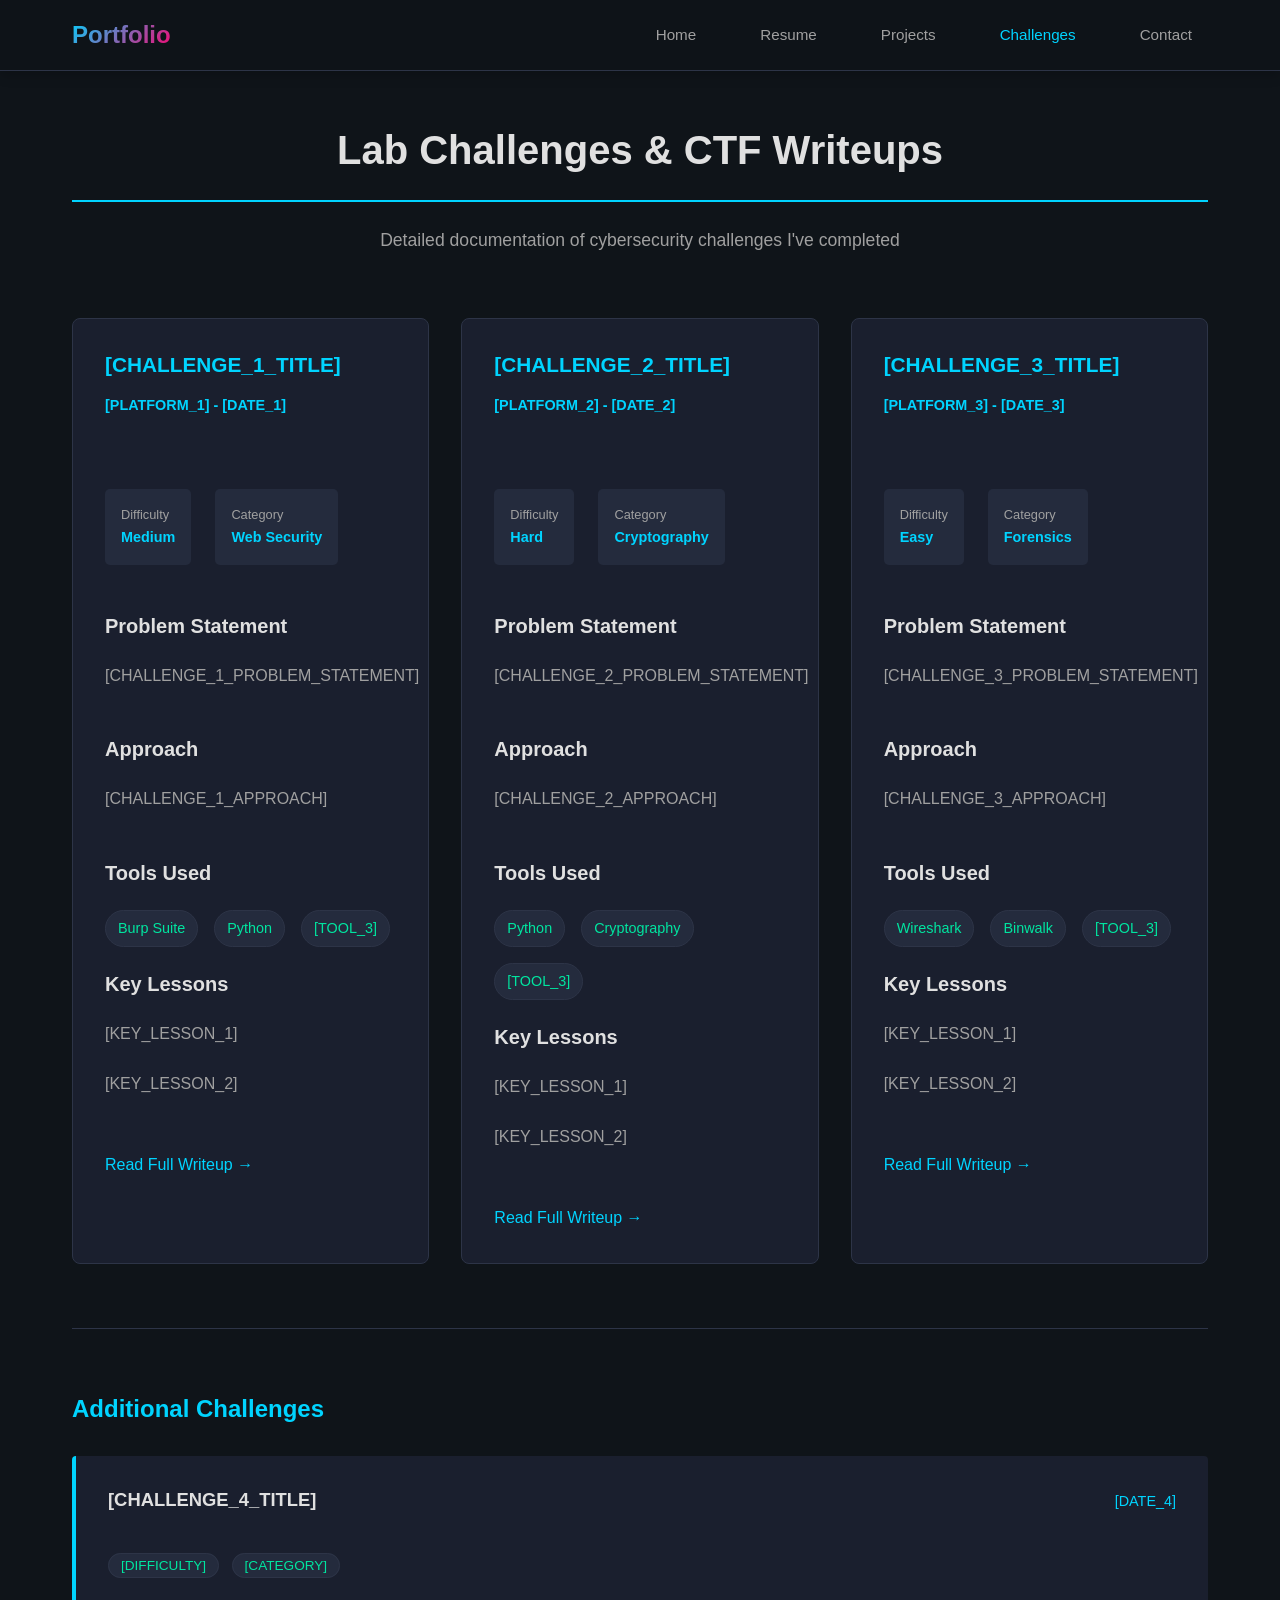
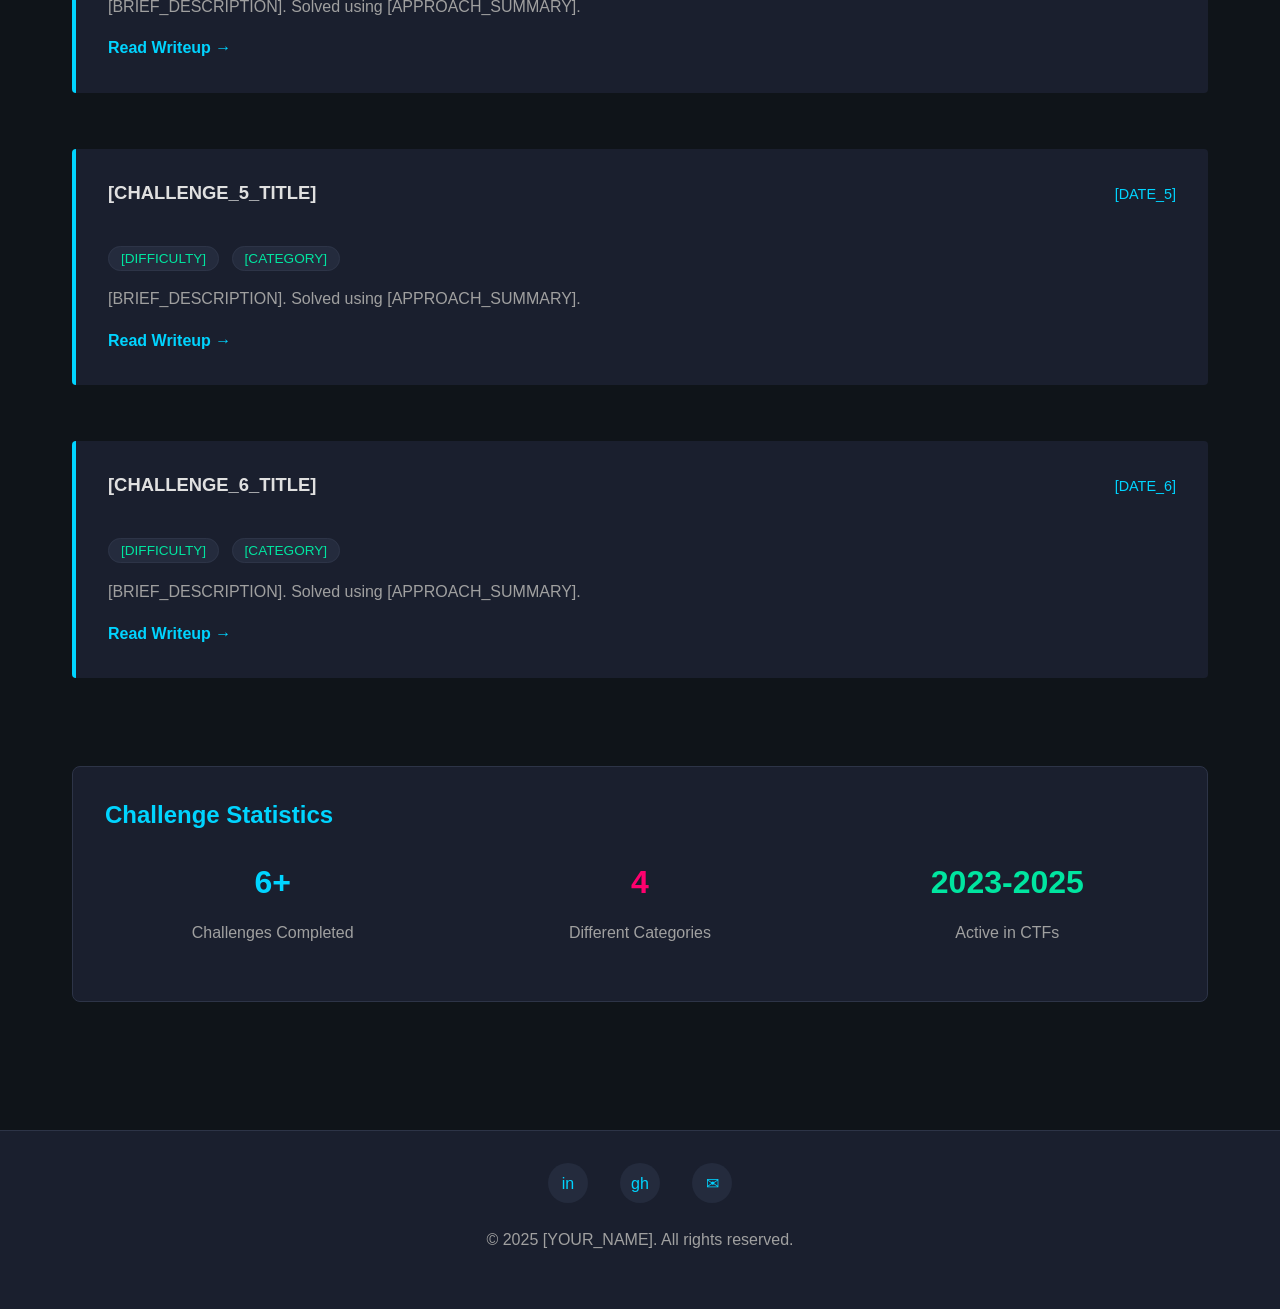
==== challenges.html @ 0b69d69b "Create professional portfolio website Initialize complete portfolio site with: - Home page with hero" ====
<!DOCTYPE html>
<html lang="en">
<head>
  <meta charset="UTF-8">
  <meta name="viewport" content="width=device-width, initial-scale=1.0">
  <meta name="description" content="[YOUR_NAME] - Lab Challenges & CTF Writeups">
  <title>[YOUR_NAME] - Challenges</title>
  <link rel="stylesheet" href="css/style.css">
</head>
<body>
  <!-- Navigation -->
  <nav>
    <div class="nav-container">
      <div class="logo">Portfolio</div>
      <ul class="nav-links">
        <li><a href="index.html">Home</a></li>
        <li><a href="resume.html">Resume</a></li>
        <li><a href="projects.html">Projects</a></li>
        <li><a href="challenges.html">Challenges</a></li>
        <li><a href="contact.html">Contact</a></li>
      </ul>
      <div class="hamburger">
        <span></span>
        <span></span>
        <span></span>
      </div>
    </div>
  </nav>

  <!-- Challenges Section -->
  <section id="challenges">
    <div class="container">
      <div class="section-header">
        <h2>Lab Challenges & CTF Writeups</h2>
        <p>Detailed documentation of cybersecurity challenges I've completed</p>
      </div>

      <div class="grid grid-3">
        <!-- Challenge 1 -->
        <div class="card challenge-card">
          <div class="card-header">
            <h3 class="card-title">[CHALLENGE_1_TITLE]</h3>
            <p class="card-subtitle">[PLATFORM_1] - [DATE_1]</p>
          </div>

          <div class="challenge-stats">
            <div class="challenge-stat">
              <div class="challenge-stat-label">Difficulty</div>
              <div class="challenge-stat-value">Medium</div>
            </div>
            <div class="challenge-stat">
              <div class="challenge-stat-label">Category</div>
              <div class="challenge-stat-value">Web Security</div>
            </div>
          </div>

          <h4 style="margin-top: var(--spacing-md);">Problem Statement</h4>
          <p>[CHALLENGE_1_PROBLEM_STATEMENT]</p>

          <h4 style="margin-top: var(--spacing-md);">Approach</h4>
          <p>[CHALLENGE_1_APPROACH]</p>

          <h4 style="margin-top: var(--spacing-md);">Tools Used</h4>
          <div class="skill-list">
            <span class="skill-badge">Burp Suite</span>
            <span class="skill-badge">Python</span>
            <span class="skill-badge">[TOOL_3]</span>
          </div>

          <h4 style="margin-top: var(--spacing-md);">Key Lessons</h4>
          <p>[KEY_LESSON_1]</p>
          <p>[KEY_LESSON_2]</p>

          <a href="#" style="margin-top: var(--spacing-lg); display: inline-block;">Read Full Writeup →</a>
        </div>

        <!-- Challenge 2 -->
        <div class="card challenge-card">
          <div class="card-header">
            <h3 class="card-title">[CHALLENGE_2_TITLE]</h3>
            <p class="card-subtitle">[PLATFORM_2] - [DATE_2]</p>
          </div>

          <div class="challenge-stats">
            <div class="challenge-stat">
              <div class="challenge-stat-label">Difficulty</div>
              <div class="challenge-stat-value">Hard</div>
            </div>
            <div class="challenge-stat">
              <div class="challenge-stat-label">Category</div>
              <div class="challenge-stat-value">Cryptography</div>
            </div>
          </div>

          <h4 style="margin-top: var(--spacing-md);">Problem Statement</h4>
          <p>[CHALLENGE_2_PROBLEM_STATEMENT]</p>

          <h4 style="margin-top: var(--spacing-md);">Approach</h4>
          <p>[CHALLENGE_2_APPROACH]</p>

          <h4 style="margin-top: var(--spacing-md);">Tools Used</h4>
          <div class="skill-list">
            <span class="skill-badge">Python</span>
            <span class="skill-badge">Cryptography</span>
            <span class="skill-badge">[TOOL_3]</span>
          </div>

          <h4 style="margin-top: var(--spacing-md);">Key Lessons</h4>
          <p>[KEY_LESSON_1]</p>
          <p>[KEY_LESSON_2]</p>

          <a href="#" style="margin-top: var(--spacing-lg); display: inline-block;">Read Full Writeup →</a>
        </div>

        <!-- Challenge 3 -->
        <div class="card challenge-card">
          <div class="card-header">
            <h3 class="card-title">[CHALLENGE_3_TITLE]</h3>
            <p class="card-subtitle">[PLATFORM_3] - [DATE_3]</p>
          </div>

          <div class="challenge-stats">
            <div class="challenge-stat">
              <div class="challenge-stat-label">Difficulty</div>
              <div class="challenge-stat-value">Easy</div>
            </div>
            <div class="challenge-stat">
              <div class="challenge-stat-label">Category</div>
              <div class="challenge-stat-value">Forensics</div>
            </div>
          </div>

          <h4 style="margin-top: var(--spacing-md);">Problem Statement</h4>
          <p>[CHALLENGE_3_PROBLEM_STATEMENT]</p>

          <h4 style="margin-top: var(--spacing-md);">Approach</h4>
          <p>[CHALLENGE_3_APPROACH]</p>

          <h4 style="margin-top: var(--spacing-md);">Tools Used</h4>
          <div class="skill-list">
            <span class="skill-badge">Wireshark</span>
            <span class="skill-badge">Binwalk</span>
            <span class="skill-badge">[TOOL_3]</span>
          </div>

          <h4 style="margin-top: var(--spacing-md);">Key Lessons</h4>
          <p>[KEY_LESSON_1]</p>
          <p>[KEY_LESSON_2]</p>

          <a href="#" style="margin-top: var(--spacing-lg); display: inline-block;">Read Full Writeup →</a>
        </div>
      </div>

      <!-- Additional Challenges -->
      <div style="margin-top: var(--spacing-2xl); padding-top: var(--spacing-2xl); border-top: 1px solid var(--border-color);">
        <h3 style="margin-bottom: var(--spacing-lg);">Additional Challenges</h3>

        <div style="display: grid; gap: var(--spacing-lg);">
          <div class="resume-entry">
            <div class="resume-entry-header">
              <h4 class="resume-entry-title">[CHALLENGE_4_TITLE]</h4>
              <span class="resume-entry-date">[DATE_4]</span>
            </div>
            <div class="resume-entry-subtitle">
              <span class="tag difficulty-[DIFFICULTY]">[DIFFICULTY]</span>
              <span class="tag" style="margin-left: var(--spacing-xs);">[CATEGORY]</span>
            </div>
            <p class="resume-entry-description">
              [BRIEF_DESCRIPTION]. Solved using [APPROACH_SUMMARY].
            </p>
            <a href="#" style="color: var(--accent-primary); font-weight: 600;">Read Writeup →</a>
          </div>

          <div class="resume-entry">
            <div class="resume-entry-header">
              <h4 class="resume-entry-title">[CHALLENGE_5_TITLE]</h4>
              <span class="resume-entry-date">[DATE_5]</span>
            </div>
            <div class="resume-entry-subtitle">
              <span class="tag difficulty-[DIFFICULTY]">[DIFFICULTY]</span>
              <span class="tag" style="margin-left: var(--spacing-xs);">[CATEGORY]</span>
            </div>
            <p class="resume-entry-description">
              [BRIEF_DESCRIPTION]. Solved using [APPROACH_SUMMARY].
            </p>
            <a href="#" style="color: var(--accent-primary); font-weight: 600;">Read Writeup →</a>
          </div>

          <div class="resume-entry">
            <div class="resume-entry-header">
              <h4 class="resume-entry-title">[CHALLENGE_6_TITLE]</h4>
              <span class="resume-entry-date">[DATE_6]</span>
            </div>
            <div class="resume-entry-subtitle">
              <span class="tag difficulty-[DIFFICULTY]">[DIFFICULTY]</span>
              <span class="tag" style="margin-left: var(--spacing-xs);">[CATEGORY]</span>
            </div>
            <p class="resume-entry-description">
              [BRIEF_DESCRIPTION]. Solved using [APPROACH_SUMMARY].
            </p>
            <a href="#" style="color: var(--accent-primary); font-weight: 600;">Read Writeup →</a>
          </div>
        </div>
      </div>

      <!-- Challenge Statistics -->
      <div style="margin-top: var(--spacing-2xl); padding: var(--spacing-lg); background-color: var(--bg-secondary); border-radius: 8px; border: 1px solid var(--border-color);">
        <h3 style="margin-bottom: var(--spacing-lg); border: none; padding: 0;">Challenge Statistics</h3>
        <div class="grid grid-3">
          <div style="text-align: center;">
            <h4 style="color: var(--accent-primary); font-size: 2rem; margin-bottom: var(--spacing-sm);">6+</h4>
            <p>Challenges Completed</p>
          </div>
          <div style="text-align: center;">
            <h4 style="color: var(--accent-secondary); font-size: 2rem; margin-bottom: var(--spacing-sm);">4</h4>
            <p>Different Categories</p>
          </div>
          <div style="text-align: center;">
            <h4 style="color: var(--accent-tertiary); font-size: 2rem; margin-bottom: var(--spacing-sm);">2023-2025</h4>
            <p>Active in CTFs</p>
          </div>
        </div>
      </div>
    </div>
  </section>

  <!-- Footer -->
  <footer>
    <div class="footer-content">
      <div class="social-links">
        <a href="https://linkedin.com/in/[YOUR_USERNAME]" class="social-link" title="LinkedIn" target="_blank">in</a>
        <a href="https://github.com/[YOUR_USERNAME]" class="social-link" title="GitHub" target="_blank">gh</a>
        <a href="mailto:[YOUR_EMAIL]" class="social-link" title="Email">✉</a>
      </div>
      <p>&copy; 2025 [YOUR_NAME]. All rights reserved.</p>
    </div>
  </footer>

  <!-- Scroll to Top Button -->
  <button id="scrollToTopBtn" class="scroll-to-top">↑</button>

  <!-- Scripts -->
  <script src="js/script.js"></script>
</body>
</html>
---- css/style.css ----
/* ============================================
   PROFESSIONAL PORTFOLIO - DARK MODE THEME
   ============================================ */

/* CSS Variables for Easy Customization */
:root {
  --bg-primary: #0f1419;
  --bg-secondary: #1a1f2e;
  --bg-tertiary: #242b3d;
  --text-primary: #e0e0e0;
  --text-secondary: #a0a0a0;
  --accent-primary: #00d4ff;
  --accent-secondary: #ff006e;
  --accent-tertiary: #00e5a0;
  --border-color: #2d3447;
  --shadow: 0 10px 30px rgba(0, 0, 0, 0.3);
  --shadow-sm: 0 4px 12px rgba(0, 0, 0, 0.2);
  --transition: all 0.3s ease;

  /* Typography */
  --font-primary: 'Segoe UI', Tahoma, Geneva, Verdana, sans-serif;
  --font-code: 'Courier New', Courier, monospace;

  /* Spacing */
  --spacing-xs: 0.5rem;
  --spacing-sm: 1rem;
  --spacing-md: 1.5rem;
  --spacing-lg: 2rem;
  --spacing-xl: 3rem;
  --spacing-2xl: 4rem;
}

/* ============================================
   RESET & BASE STYLES
   ============================================ */

* {
  margin: 0;
  padding: 0;
  box-sizing: border-box;
}

html {
  scroll-behavior: smooth;
}

body {
  font-family: var(--font-primary);
  background-color: var(--bg-primary);
  color: var(--text-primary);
  line-height: 1.6;
  overflow-x: hidden;
}

/* ============================================
   TYPOGRAPHY
   ============================================ */

h1, h2, h3, h4, h5, h6 {
  font-weight: 700;
  margin-bottom: var(--spacing-md);
  color: var(--text-primary);
  line-height: 1.3;
}

h1 {
  font-size: clamp(2rem, 5vw, 3.5rem);
  text-shadow: 0 4px 20px rgba(0, 212, 255, 0.2);
}

h2 {
  font-size: clamp(1.75rem, 4vw, 2.5rem);
  border-bottom: 2px solid var(--accent-primary);
  padding-bottom: var(--spacing-md);
  margin-bottom: var(--spacing-lg);
}

h3 {
  font-size: 1.5rem;
  color: var(--accent-primary);
}

h4 {
  font-size: 1.25rem;
  color: var(--text-primary);
}

p {
  margin-bottom: var(--spacing-md);
  color: var(--text-secondary);
  font-size: 1rem;
}

a {
  color: var(--accent-primary);
  text-decoration: none;
  transition: var(--transition);
  font-weight: 500;
}

a:hover {
  color: var(--accent-secondary);
  transform: translateY(-2px);
}

code {
  background-color: var(--bg-tertiary);
  padding: 2px 6px;
  border-radius: 4px;
  font-family: var(--font-code);
  font-size: 0.9em;
  color: var(--accent-tertiary);
}

/* ============================================
   NAVIGATION
   ============================================ */

nav {
  position: fixed;
  top: 0;
  left: 0;
  width: 100%;
  background-color: rgba(15, 20, 25, 0.95);
  backdrop-filter: blur(10px);
  box-shadow: var(--shadow-sm);
  z-index: 1000;
  border-bottom: 1px solid var(--border-color);
}

.nav-container {
  max-width: 1200px;
  margin: 0 auto;
  padding: var(--spacing-sm) var(--spacing-lg);
  display: flex;
  justify-content: space-between;
  align-items: center;
}

.logo {
  font-size: 1.5rem;
  font-weight: 700;
  background: linear-gradient(135deg, var(--accent-primary), var(--accent-secondary));
  -webkit-background-clip: text;
  -webkit-text-fill-color: transparent;
  background-clip: text;
}

.nav-links {
  display: flex;
  gap: var(--spacing-lg);
  list-style: none;
  align-items: center;
}

.nav-links a {
  color: var(--text-secondary);
  font-size: 0.95rem;
  padding: var(--spacing-xs) var(--spacing-sm);
  transition: var(--transition);
  position: relative;
}

.nav-links a:hover {
  color: var(--accent-primary);
}

.nav-links a::after {
  content: '';
  position: absolute;
  bottom: -4px;
  left: 0;
  width: 0;
  height: 2px;
  background-color: var(--accent-primary);
  transition: var(--transition);
}

.nav-links a:hover::after {
  width: 100%;
}

.hamburger {
  display: none;
  flex-direction: column;
  cursor: pointer;
  gap: 6px;
}

.hamburger span {
  width: 25px;
  height: 3px;
  background-color: var(--accent-primary);
  border-radius: 3px;
  transition: var(--transition);
}

.hamburger.active span:nth-child(1) {
  transform: rotate(45deg) translate(10px, 10px);
}

.hamburger.active span:nth-child(2) {
  opacity: 0;
}

.hamburger.active span:nth-child(3) {
  transform: rotate(-45deg) translate(7px, -7px);
}

/* ============================================
   CONTAINERS & LAYOUT
   ============================================ */

.container {
  max-width: 1200px;
  margin: 0 auto;
  padding: 0 var(--spacing-lg);
}

section {
  padding: var(--spacing-2xl) var(--spacing-lg);
  margin-top: 60px;
}

.section-header {
  text-align: center;
  margin-bottom: var(--spacing-2xl);
}

.section-header h2 {
  margin-bottom: var(--spacing-md);
}

.section-header p {
  font-size: 1.1rem;
  color: var(--text-secondary);
  max-width: 600px;
  margin: 0 auto;
}

/* ============================================
   HERO SECTION
   ============================================ */

.hero {
  min-height: calc(100vh - 60px);
  display: flex;
  align-items: center;
  justify-content: center;
  text-align: center;
  padding-top: 60px;
  position: relative;
  overflow: hidden;
}

.hero::before {
  content: '';
  position: absolute;
  top: -50%;
  right: -50%;
  width: 100%;
  height: 100%;
  background: radial-gradient(circle, rgba(0, 212, 255, 0.1) 0%, transparent 70%);
  animation: float 20s ease-in-out infinite;
  z-index: 0;
}

.hero-content {
  position: relative;
  z-index: 1;
  max-width: 800px;
  animation: slideInUp 1s ease;
}

.profile-image {
  width: 150px;
  height: 150px;
  border-radius: 50%;
  border: 3px solid var(--accent-primary);
  margin: 0 auto var(--spacing-lg);
  object-fit: cover;
  box-shadow: 0 0 30px rgba(0, 212, 255, 0.3);
  animation: float 3s ease-in-out infinite;
}

.hero h1 {
  margin: var(--spacing-lg) 0;
}

.tagline {
  font-size: 1.3rem;
  color: var(--accent-primary);
  margin-bottom: var(--spacing-lg);
  font-weight: 300;
}

.cta-buttons {
  display: flex;
  gap: var(--spacing-md);
  justify-content: center;
  flex-wrap: wrap;
  margin-top: var(--spacing-xl);
}

.btn {
  padding: 12px 30px;
  border-radius: 5px;
  font-size: 1rem;
  font-weight: 600;
  cursor: pointer;
  transition: var(--transition);
  border: none;
  text-decoration: none;
  display: inline-block;
}

.btn-primary {
  background: linear-gradient(135deg, var(--accent-primary), var(--accent-secondary));
  color: var(--bg-primary);
  box-shadow: var(--shadow-sm);
}

.btn-primary:hover {
  transform: translateY(-3px);
  box-shadow: 0 15px 25px rgba(0, 212, 255, 0.3);
}

.btn-secondary {
  background-color: transparent;
  color: var(--accent-primary);
  border: 2px solid var(--accent-primary);
}

.btn-secondary:hover {
  background-color: var(--accent-primary);
  color: var(--bg-primary);
}

/* ============================================
   CARDS & GRIDS
   ============================================ */

.grid {
  display: grid;
  gap: var(--spacing-lg);
  margin-top: var(--spacing-lg);
}

.grid-2 {
  grid-template-columns: repeat(auto-fit, minmax(300px, 1fr));
}

.grid-3 {
  grid-template-columns: repeat(auto-fit, minmax(300px, 1fr));
}

.card {
  background-color: var(--bg-secondary);
  border: 1px solid var(--border-color);
  border-radius: 8px;
  padding: var(--spacing-lg);
  transition: var(--transition);
  display: flex;
  flex-direction: column;
}

.card:hover {
  border-color: var(--accent-primary);
  box-shadow: var(--shadow);
  transform: translateY(-5px);
}

.card-header {
  margin-bottom: var(--spacing-md);
}

.card-title {
  font-size: 1.3rem;
  margin-bottom: var(--spacing-sm);
}

.card-subtitle {
  color: var(--accent-primary);
  font-size: 0.9rem;
  font-weight: 600;
}

.card-image {
  width: 100%;
  height: 200px;
  object-fit: cover;
  border-radius: 5px;
  margin-bottom: var(--spacing-md);
}

.card-body {
  flex-grow: 1;
  margin-bottom: var(--spacing-md);
}

.card-footer {
  display: flex;
  gap: var(--spacing-sm);
  flex-wrap: wrap;
}

.tag {
  background-color: var(--bg-tertiary);
  color: var(--accent-tertiary);
  padding: 4px 12px;
  border-radius: 20px;
  font-size: 0.85rem;
  font-weight: 500;
  border: 1px solid var(--border-color);
}

.tag.difficulty-easy {
  color: var(--accent-tertiary);
  border-color: var(--accent-tertiary);
}

.tag.difficulty-medium {
  color: #ffa500;
  border-color: #ffa500;
}

.tag.difficulty-hard {
  color: var(--accent-secondary);
  border-color: var(--accent-secondary);
}

/* ============================================
   RESUME SECTION
   ============================================ */

.resume-container {
  max-width: 900px;
  margin: 0 auto;
}

.resume-section {
  margin-bottom: var(--spacing-2xl);
}

.resume-section h3 {
  margin-top: var(--spacing-lg);
  margin-bottom: var(--spacing-md);
}

.resume-entry {
  background-color: var(--bg-secondary);
  border-left: 4px solid var(--accent-primary);
  padding: var(--spacing-lg);
  margin-bottom: var(--spacing-md);
  border-radius: 4px;
}

.resume-entry-header {
  display: flex;
  justify-content: space-between;
  align-items: baseline;
  margin-bottom: var(--spacing-sm);
}

.resume-entry-title {
  font-size: 1.15rem;
  font-weight: 600;
  color: var(--text-primary);
}

.resume-entry-date {
  color: var(--accent-primary);
  font-size: 0.9rem;
  font-weight: 500;
}

.resume-entry-subtitle {
  color: var(--accent-tertiary);
  font-weight: 500;
  margin-bottom: var(--spacing-sm);
}

.resume-entry-description {
  color: var(--text-secondary);
  margin-bottom: var(--spacing-sm);
}

.skills-grid {
  display: grid;
  grid-template-columns: repeat(auto-fit, minmax(200px, 1fr));
  gap: var(--spacing-lg);
}

.skill-category h4 {
  margin-bottom: var(--spacing-md);
  color: var(--accent-primary);
}

.skill-list {
  display: flex;
  flex-wrap: wrap;
  gap: var(--spacing-sm);
}

.skill-badge {
  background-color: var(--bg-tertiary);
  color: var(--accent-tertiary);
  padding: 6px 12px;
  border-radius: 20px;
  font-size: 0.9rem;
  border: 1px solid var(--border-color);
}

/* ============================================
   PROJECT SECTION
   ============================================ */

.project-card {
  display: flex;
  flex-direction: column;
}

.project-technologies {
  display: flex;
  gap: var(--spacing-xs);
  flex-wrap: wrap;
  margin-top: var(--spacing-md);
}

.tech-badge {
  background-color: var(--bg-tertiary);
  color: var(--accent-primary);
  padding: 4px 10px;
  border-radius: 15px;
  font-size: 0.8rem;
  border: 1px solid var(--accent-primary);
}

.project-links {
  display: flex;
  gap: var(--spacing-md);
  margin-top: var(--spacing-md);
}

.project-links a {
  color: var(--accent-primary);
  font-weight: 600;
  display: flex;
  align-items: center;
  gap: 6px;
}

.project-links a:hover {
  color: var(--accent-secondary);
}

/* ============================================
   CHALLENGE SECTION
   ============================================ */

.challenge-card {
  display: flex;
  flex-direction: column;
}

.challenge-stats {
  display: flex;
  gap: var(--spacing-md);
  margin-top: var(--spacing-md);
  margin-bottom: var(--spacing-md);
}

.challenge-stat {
  background-color: var(--bg-tertiary);
  padding: var(--spacing-sm);
  border-radius: 5px;
  font-size: 0.9rem;
}

.challenge-stat-label {
  color: var(--text-secondary);
  font-size: 0.8rem;
}

.challenge-stat-value {
  color: var(--accent-primary);
  font-weight: 600;
}

.challenge-gallery {
  display: grid;
  grid-template-columns: repeat(auto-fit, minmax(150px, 1fr));
  gap: var(--spacing-sm);
  margin: var(--spacing-md) 0;
}

.challenge-screenshot {
  width: 100%;
  height: 150px;
  object-fit: cover;
  border-radius: 5px;
  border: 1px solid var(--border-color);
  cursor: pointer;
  transition: var(--transition);
}

.challenge-screenshot:hover {
  border-color: var(--accent-primary);
  transform: scale(1.05);
}

/* ============================================
   CONTACT SECTION
   ============================================ */

.contact-container {
  max-width: 600px;
  margin: 0 auto;
}

.contact-info {
  display: grid;
  gap: var(--spacing-lg);
  margin-bottom: var(--spacing-2xl);
}

.contact-item {
  background-color: var(--bg-secondary);
  padding: var(--spacing-lg);
  border-radius: 8px;
  border: 1px solid var(--border-color);
  display: flex;
  align-items: center;
  gap: var(--spacing-lg);
  transition: var(--transition);
}

.contact-item:hover {
  border-color: var(--accent-primary);
  box-shadow: var(--shadow-sm);
}

.contact-icon {
  font-size: 1.5rem;
  color: var(--accent-primary);
}

.contact-details h4 {
  margin-bottom: 4px;
}

.contact-details a {
  color: var(--accent-primary);
  font-weight: 600;
  word-break: break-all;
}

.contact-form {
  background-color: var(--bg-secondary);
  padding: var(--spacing-lg);
  border-radius: 8px;
  border: 1px solid var(--border-color);
}

.form-group {
  margin-bottom: var(--spacing-md);
}

.form-group label {
  display: block;
  margin-bottom: var(--spacing-xs);
  font-weight: 600;
  color: var(--text-primary);
}

.form-group input,
.form-group textarea {
  width: 100%;
  padding: var(--spacing-sm);
  background-color: var(--bg-tertiary);
  border: 1px solid var(--border-color);
  border-radius: 5px;
  color: var(--text-primary);
  font-family: var(--font-primary);
  transition: var(--transition);
}

.form-group input:focus,
.form-group textarea:focus {
  outline: none;
  border-color: var(--accent-primary);
  box-shadow: 0 0 10px rgba(0, 212, 255, 0.2);
}

.form-group textarea {
  resize: vertical;
  min-height: 150px;
}

/* ============================================
   FOOTER
   ============================================ */

footer {
  background-color: var(--bg-secondary);
  border-top: 1px solid var(--border-color);
  padding: var(--spacing-lg);
  text-align: center;
  color: var(--text-secondary);
  margin-top: var(--spacing-2xl);
}

.footer-content {
  max-width: 1200px;
  margin: 0 auto;
}

.social-links {
  display: flex;
  gap: var(--spacing-lg);
  justify-content: center;
  margin-bottom: var(--spacing-md);
}

.social-link {
  display: inline-flex;
  align-items: center;
  justify-content: center;
  width: 40px;
  height: 40px;
  border-radius: 50%;
  background-color: var(--bg-tertiary);
  color: var(--accent-primary);
  transition: var(--transition);
  text-decoration: none;
}

.social-link:hover {
  background-color: var(--accent-primary);
  color: var(--bg-primary);
  transform: translateY(-3px);
}

/* ============================================
   SCROLL TO TOP BUTTON
   ============================================ */

.scroll-to-top {
  position: fixed;
  bottom: 30px;
  right: 30px;
  width: 50px;
  height: 50px;
  background: linear-gradient(135deg, var(--accent-primary), var(--accent-secondary));
  color: var(--bg-primary);
  border: none;
  border-radius: 50%;
  cursor: pointer;
  display: none;
  align-items: center;
  justify-content: center;
  font-size: 1.5rem;
  box-shadow: var(--shadow);
  transition: var(--transition);
  z-index: 999;
}

.scroll-to-top.show {
  display: flex;
}

.scroll-to-top:hover {
  transform: translateY(-3px);
}

/* ============================================
   ANIMATIONS
   ============================================ */

@keyframes slideInUp {
  from {
    opacity: 0;
    transform: translateY(30px);
  }
  to {
    opacity: 1;
    transform: translateY(0);
  }
}

@keyframes float {
  0%, 100% {
    transform: translateY(0);
  }
  50% {
    transform: translateY(-10px);
  }
}

@keyframes fadeIn {
  from {
    opacity: 0;
  }
  to {
    opacity: 1;
  }
}

/* ============================================
   RESPONSIVE DESIGN
   ============================================ */

@media (max-width: 768px) {
  section {
    padding: var(--spacing-xl) var(--spacing-md);
  }

  h1 {
    font-size: 2rem;
  }

  h2 {
    font-size: 1.5rem;
  }

  .nav-links {
    display: none;
    position: absolute;
    top: 60px;
    left: 0;
    right: 0;
    background-color: var(--bg-secondary);
    flex-direction: column;
    gap: 0;
    border-bottom: 1px solid var(--border-color);
  }

  .nav-links.active {
    display: flex;
  }

  .nav-links a {
    padding: var(--spacing-md);
    border-bottom: 1px solid var(--border-color);
  }

  .hamburger {
    display: flex;
  }

  .profile-image {
    width: 120px;
    height: 120px;
  }

  .cta-buttons {
    flex-direction: column;
  }

  .btn {
    width: 100%;
    text-align: center;
  }

  .grid-2,
  .grid-3 {
    grid-template-columns: 1fr;
  }

  .resume-entry-header {
    flex-direction: column;
    align-items: flex-start;
  }

  .skills-grid {
    grid-template-columns: 1fr;
  }

  .challenge-gallery {
    grid-template-columns: repeat(2, 1fr);
  }

  .scroll-to-top {
    bottom: 20px;
    right: 20px;
    width: 40px;
    height: 40px;
    font-size: 1.2rem;
  }
}

@media (max-width: 480px) {
  .nav-container {
    padding: var(--spacing-sm);
  }

  .logo {
    font-size: 1.2rem;
  }

  section {
    padding: var(--spacing-lg) var(--spacing-sm);
    margin-top: 50px;
  }

  h1 {
    font-size: 1.5rem;
  }

  h2 {
    font-size: 1.25rem;
  }

  .hero {
    min-height: calc(100vh - 50px);
    padding-top: 50px;
  }

  .profile-image {
    width: 100px;
    height: 100px;
  }

  .tagline {
    font-size: 1rem;
  }

  .card {
    padding: var(--spacing-md);
  }

  .contact-item {
    flex-direction: column;
    text-align: center;
  }

  .challenge-gallery {
    grid-template-columns: 1fr;
  }
}
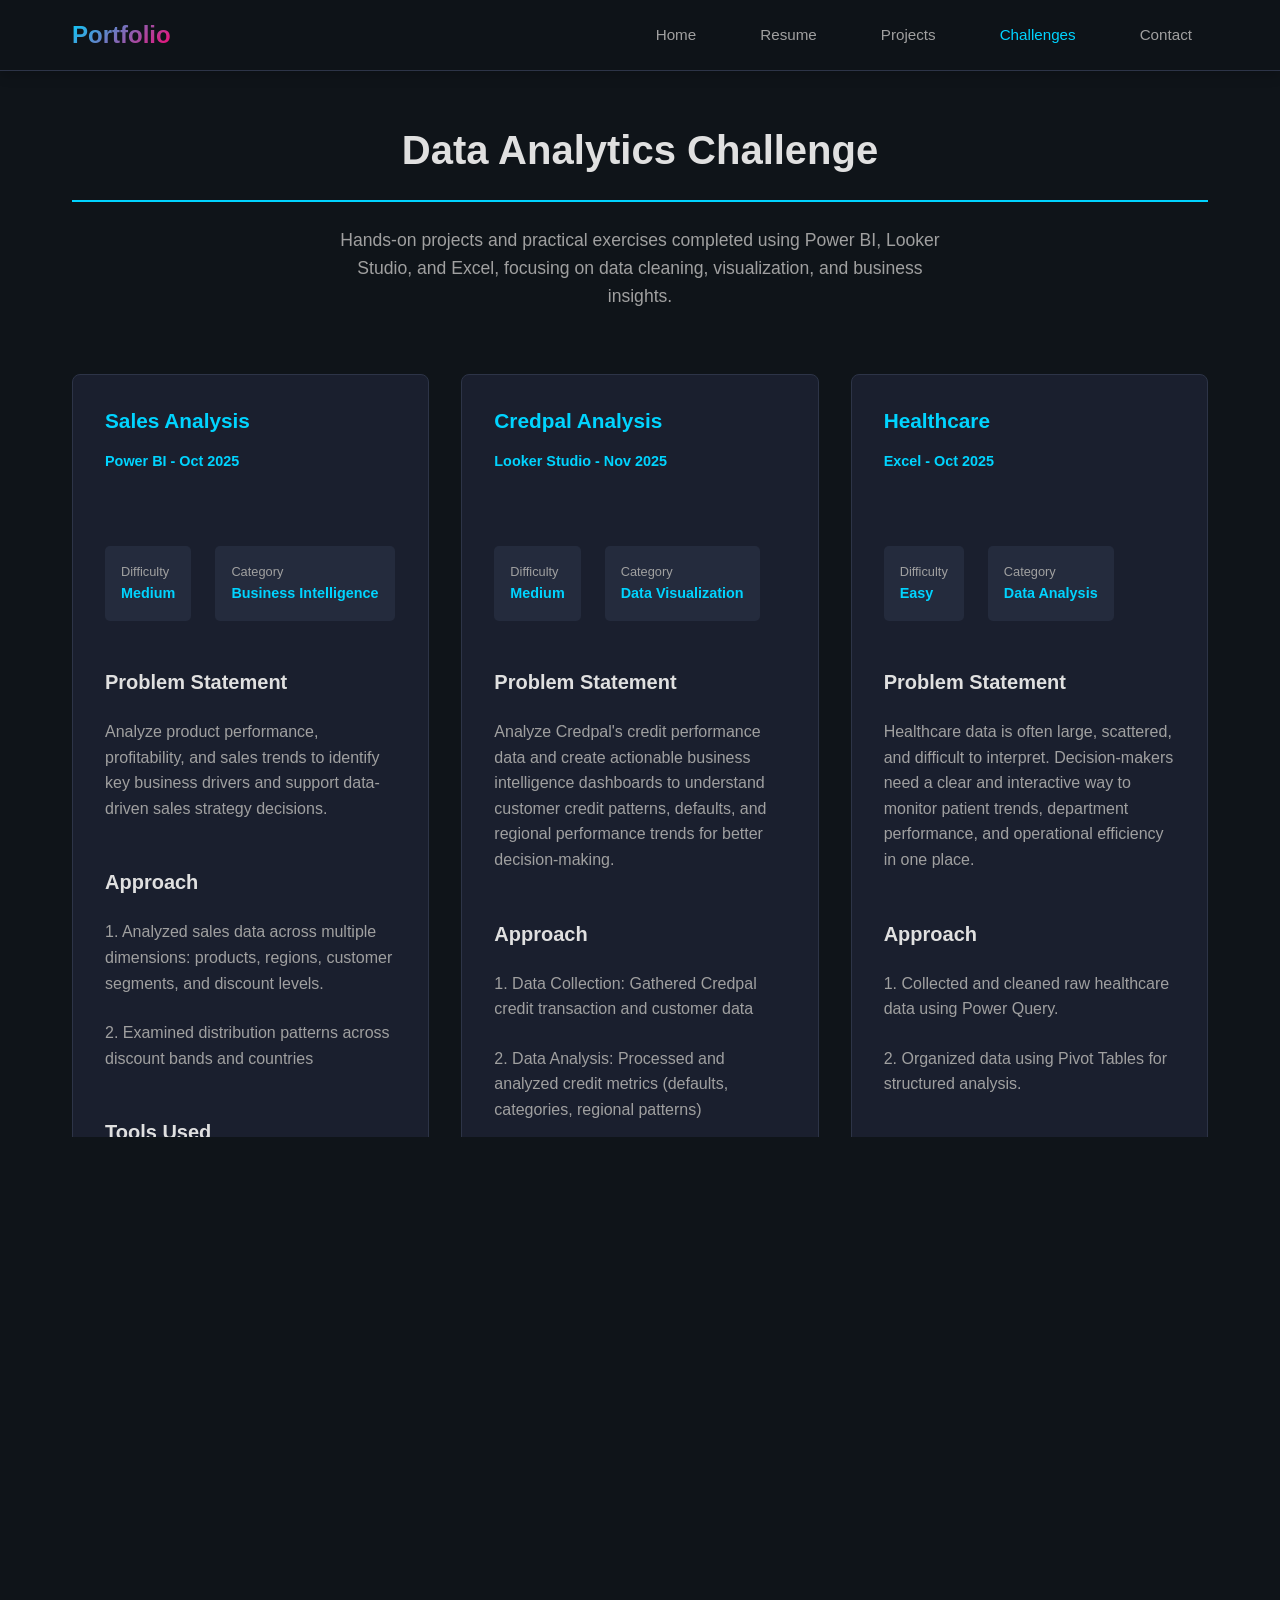
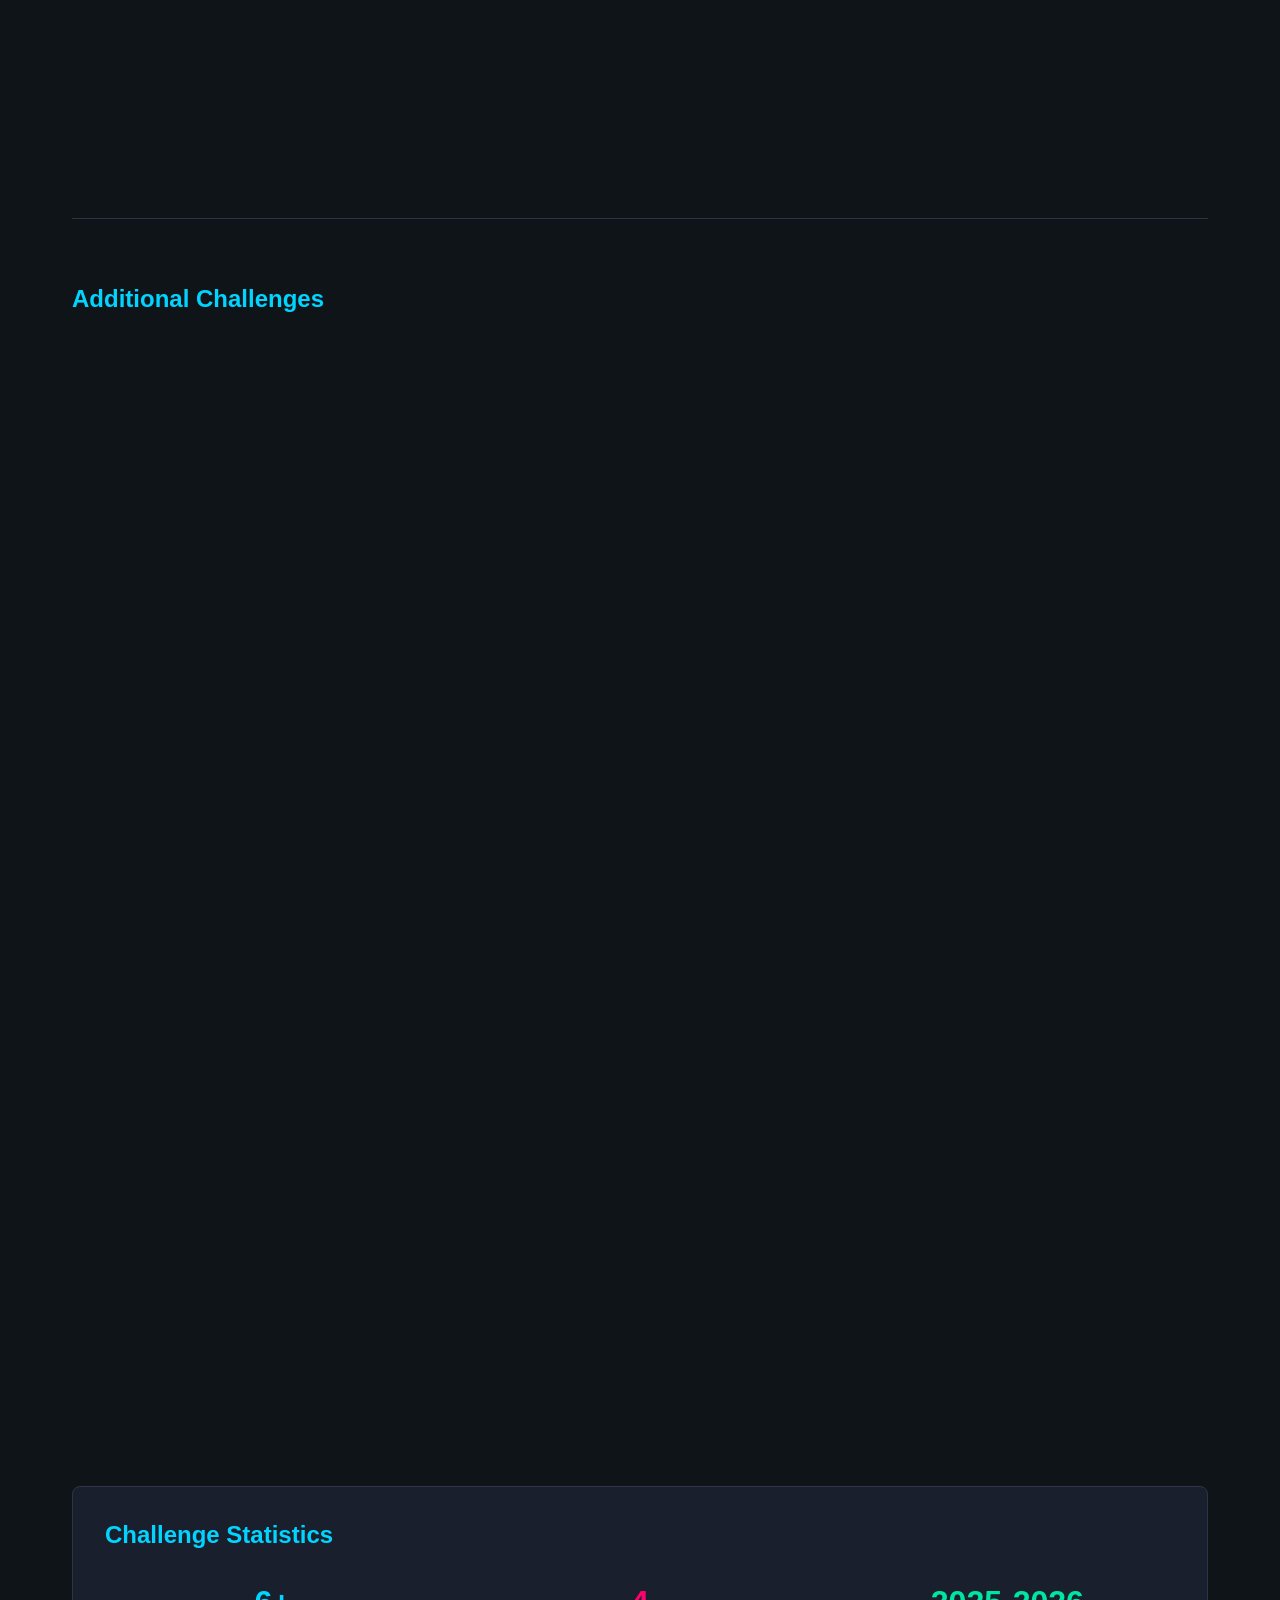
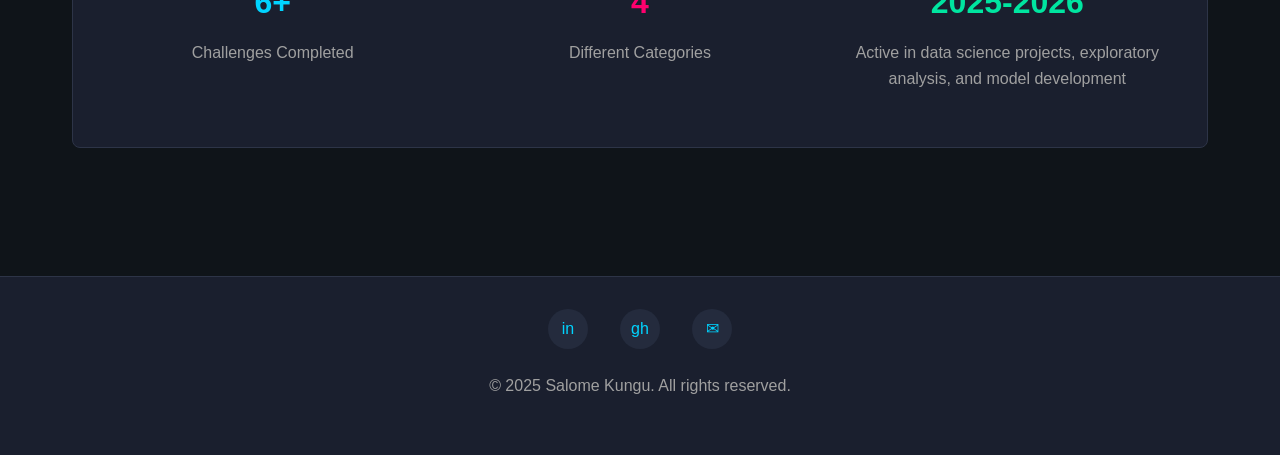
==== commit 4894c256: "commit changes and update portfolio" ====
--- a/challenges.html
+++ b/challenges.html
@@ -4,7 +4,7 @@
   <meta charset="UTF-8">
   <meta name="viewport" content="width=device-width, initial-scale=1.0">
   <meta name="description" content="[YOUR_NAME] - Lab Challenges & CTF Writeups">
-  <title>[YOUR_NAME] - Challenges</title>
+  <title>Salome Kungu - Challenges</title>
   <link rel="stylesheet" href="css/style.css">
 </head>
 <body>
@@ -31,16 +31,16 @@
   <section id="challenges">
     <div class="container">
       <div class="section-header">
-        <h2>Lab Challenges & CTF Writeups</h2>
-        <p>Detailed documentation of cybersecurity challenges I've completed</p>
+        <h2>Data Analytics Challenge</h2>
+        <p>Hands-on projects and practical exercises completed using Power BI, Looker Studio, and Excel, focusing on data cleaning, visualization, and business insights.</p>
       </div>
 
       <div class="grid grid-3">
         <!-- Challenge 1 -->
         <div class="card challenge-card">
           <div class="card-header">
-            <h3 class="card-title">[CHALLENGE_1_TITLE]</h3>
-            <p class="card-subtitle">[PLATFORM_1] - [DATE_1]</p>
+            <h3 class="card-title">Sales Analysis</h3>
+            <p class="card-subtitle">Power BI - Oct 2025</p>
           </div>
 
           <div class="challenge-stats">
@@ -50,73 +50,76 @@
             </div>
             <div class="challenge-stat">
               <div class="challenge-stat-label">Category</div>
-              <div class="challenge-stat-value">Web Security</div>
+              <div class="challenge-stat-value">Business Intelligence</div>
             </div>
           </div>
 
           <h4 style="margin-top: var(--spacing-md);">Problem Statement</h4>
-          <p>[CHALLENGE_1_PROBLEM_STATEMENT]</p>
+          <p>Analyze product performance, profitability, and sales trends to identify key business drivers and support data-driven sales strategy decisions.</p>
 
           <h4 style="margin-top: var(--spacing-md);">Approach</h4>
-          <p>[CHALLENGE_1_APPROACH]</p>
+          <p>1. Analyzed sales data across multiple dimensions: products, regions, customer segments, and discount levels.</p>
+          <p>2. Examined distribution patterns across discount bands and countries</p>
 
           <h4 style="margin-top: var(--spacing-md);">Tools Used</h4>
           <div class="skill-list">
-            <span class="skill-badge">Burp Suite</span>
-            <span class="skill-badge">Python</span>
-            <span class="skill-badge">[TOOL_3]</span>
+            <span class="skill-badge">Power BI</span>
+            <span class="skill-badge">Excel Database</span>
           </div>
 
           <h4 style="margin-top: var(--spacing-md);">Key Lessons</h4>
-          <p>[KEY_LESSON_1]</p>
-          <p>[KEY_LESSON_2]</p>
-
-          <a href="#" style="margin-top: var(--spacing-lg); display: inline-block;">Read Full Writeup →</a>
+          <p>Top Product: Paseo leads with $4.8M profit—products are strong profit drivers</p>
+          <p>Segment Success: Government and Small Business segments are most profitable</p>
+          <p>Discount Insight: Medium and high discounts drive sales volume without reducing profits</p>
+          <p>Geographic Strength: U.S. and Canada dominate revenue</p>
+
+          <a href="https://github.com/KijoSal-dev/sales_analysis_power_BI/blob/main/README.md" style="margin-top: var(--spacing-lg); display: inline-block;">Read Full Writeup →</a>
         </div>
 
         <!-- Challenge 2 -->
         <div class="card challenge-card">
           <div class="card-header">
-            <h3 class="card-title">[CHALLENGE_2_TITLE]</h3>
-            <p class="card-subtitle">[PLATFORM_2] - [DATE_2]</p>
+            <h3 class="card-title">Credpal Analysis</h3>
+            <p class="card-subtitle">Looker Studio - Nov 2025</p>
           </div>
 
           <div class="challenge-stats">
             <div class="challenge-stat">
               <div class="challenge-stat-label">Difficulty</div>
-              <div class="challenge-stat-value">Hard</div>
+              <div class="challenge-stat-value">Medium</div>
             </div>
             <div class="challenge-stat">
               <div class="challenge-stat-label">Category</div>
-              <div class="challenge-stat-value">Cryptography</div>
+              <div class="challenge-stat-value">Data Visualization</div>
             </div>
           </div>
 
           <h4 style="margin-top: var(--spacing-md);">Problem Statement</h4>
-          <p>[CHALLENGE_2_PROBLEM_STATEMENT]</p>
+          <p>Analyze Credpal's credit performance data and create actionable business intelligence dashboards to understand customer credit patterns, defaults, and regional performance trends for better decision-making.</p>
 
           <h4 style="margin-top: var(--spacing-md);">Approach</h4>
-          <p>[CHALLENGE_2_APPROACH]</p>
+          <p>1. Data Collection: Gathered Credpal credit transaction and customer data</p>
+          <p>2. Data Analysis: Processed and analyzed credit metrics (defaults, categories, regional patterns)</p>
 
           <h4 style="margin-top: var(--spacing-md);">Tools Used</h4>
           <div class="skill-list">
-            <span class="skill-badge">Python</span>
-            <span class="skill-badge">Cryptography</span>
-            <span class="skill-badge">[TOOL_3]</span>
+            <span class="skill-badge">Looker Studio</span>
+            <span class="skill-badge">Excel Dataset</span>
+            <span class="skill-badge">Visualization types - charts, metrics</span>
           </div>
 
           <h4 style="margin-top: var(--spacing-md);">Key Lessons</h4>
-          <p>[KEY_LESSON_1]</p>
-          <p>[KEY_LESSON_2]</p>
-
-          <a href="#" style="margin-top: var(--spacing-lg); display: inline-block;">Read Full Writeup →</a>
+          <p>Top Performing Regions: Sub-Saharan Africa and Europe recorded the highest total expenditures, indicating strong market activity in these zones.</p>
+          <p>Spending Habits: Consumers prioritize essential goods. The top three spending categories are Meat (86.4%), Office Supplies (80.6%), and Household Items (75.2%).</p>
+
+          <a href="https://github.com/KijoSal-dev/Credpal_Analysis_LookerStudio/blob/main/README.md" style="margin-top: var(--spacing-lg); display: inline-block;">Read Full Writeup →</a>
         </div>
 
         <!-- Challenge 3 -->
         <div class="card challenge-card">
           <div class="card-header">
-            <h3 class="card-title">[CHALLENGE_3_TITLE]</h3>
-            <p class="card-subtitle">[PLATFORM_3] - [DATE_3]</p>
+            <h3 class="card-title">Healthcare</h3>
+            <p class="card-subtitle">Excel - Oct 2025</p>
           </div>
 
           <div class="challenge-stats">
@@ -126,28 +129,29 @@
             </div>
             <div class="challenge-stat">
               <div class="challenge-stat-label">Category</div>
-              <div class="challenge-stat-value">Forensics</div>
+              <div class="challenge-stat-value">Data Analysis</div>
             </div>
           </div>
 
           <h4 style="margin-top: var(--spacing-md);">Problem Statement</h4>
-          <p>[CHALLENGE_3_PROBLEM_STATEMENT]</p>
+          <p>Healthcare data is often large, scattered, and difficult to interpret. Decision-makers need a clear and interactive way to monitor patient trends, department performance, and operational efficiency in one place.</p>
 
           <h4 style="margin-top: var(--spacing-md);">Approach</h4>
-          <p>[CHALLENGE_3_APPROACH]</p>
+          <p>1. Collected and cleaned raw healthcare data using Power Query.</p>
+          <p>2. Organized data using Pivot Tables for structured analysis.</p>
 
           <h4 style="margin-top: var(--spacing-md);">Tools Used</h4>
           <div class="skill-list">
-            <span class="skill-badge">Wireshark</span>
-            <span class="skill-badge">Binwalk</span>
-            <span class="skill-badge">[TOOL_3]</span>
+            <span class="skill-badge">Excel</span>
+            <span class="skill-badge">Power Query</span>
+            <span class="skill-badge">Pivot Tables</span>
           </div>
 
           <h4 style="margin-top: var(--spacing-md);">Key Lessons</h4>
-          <p>[KEY_LESSON_1]</p>
-          <p>[KEY_LESSON_2]</p>
-
-          <a href="#" style="margin-top: var(--spacing-lg); display: inline-block;">Read Full Writeup →</a>
+          <p>Identified variations in patient admissions across department.</p>
+          <p>Highlighted top-performing and underperforming facilities.</p>
+
+          <a href="https://github.com/KijoSal-dev/Healthcare_Data/blob/main/README.md" style="margin-top: var(--spacing-lg); display: inline-block;">Read Full Writeup →</a>
         </div>
       </div>
 
@@ -158,47 +162,60 @@
         <div style="display: grid; gap: var(--spacing-lg);">
           <div class="resume-entry">
             <div class="resume-entry-header">
-              <h4 class="resume-entry-title">[CHALLENGE_4_TITLE]</h4>
-              <span class="resume-entry-date">[DATE_4]</span>
+              <h4 class="resume-entry-title">SQL Healthcare Data</h4>
+              <span class="resume-entry-date">Jan 2026</span>
             </div>
             <div class="resume-entry-subtitle">
               <span class="tag difficulty-[DIFFICULTY]">[DIFFICULTY]</span>
               <span class="tag" style="margin-left: var(--spacing-xs);">[CATEGORY]</span>
             </div>
             <p class="resume-entry-description">
-              [BRIEF_DESCRIPTION]. Solved using [APPROACH_SUMMARY].
+              A comprehensive SQL mini project demonstrating database queries and analytics for a healthcare management system. 
+              This project includes analysis of patient data, appointments, medications, billing, and doctor information.
+              Solved using Designed a relational healthcare database structure (patients, doctors, appointments, billing, etc.).
+              Wrote SQL queries to solve real-world healthcare analytics problems.
+              Used JOINs to connect multiple tables for comprehensive insights.
             </p>
-            <a href="#" style="color: var(--accent-primary); font-weight: 600;">Read Writeup →</a>
+
+            <a href="https://github.com/KijoSal-dev/Healthcare_SQL_Database_Project/blob/main/README.md" style="color: var(--accent-primary); font-weight: 600;">Read Writeup →</a>
           </div>
 
           <div class="resume-entry">
             <div class="resume-entry-header">
-              <h4 class="resume-entry-title">[CHALLENGE_5_TITLE]</h4>
-              <span class="resume-entry-date">[DATE_5]</span>
+              <h4 class="resume-entry-title">Excel Data Analysis</h4>
+              <span class="resume-entry-date">Jan 2026</span>
             </div>
             <div class="resume-entry-subtitle">
-              <span class="tag difficulty-[DIFFICULTY]">[DIFFICULTY]</span>
+              <span class="tag difficulty-[EASY]">[EASY]</span>
               <span class="tag" style="margin-left: var(--spacing-xs);">[CATEGORY]</span>
             </div>
             <p class="resume-entry-description">
-              [BRIEF_DESCRIPTION]. Solved using [APPROACH_SUMMARY].
+              Pivot_Table_Excel_Data_Analysis is a Python-based automation project that simplifies Excel data analysis with PivotTables. 
+              It enables users to quickly generate structured summaries, perform custom aggregations, and extract meaningful insights from large datasets with minimal manual effort. 
+              Solved using Read and process Excel data using pandas and Excel-compatible libraries.
+              Automate pivot table creation based on user-selected fields and parameters.
             </p>
-            <a href="#" style="color: var(--accent-primary); font-weight: 600;">Read Writeup →</a>
+
+            <a href="https://github.com/KijoSal-dev/Pivot_Table_Excel_Data_Analysis/blob/main/README.md" style="color: var(--accent-primary); font-weight: 600;">Read Writeup →</a>
           </div>
 
           <div class="resume-entry">
             <div class="resume-entry-header">
-              <h4 class="resume-entry-title">[CHALLENGE_6_TITLE]</h4>
-              <span class="resume-entry-date">[DATE_6]</span>
+              <h4 class="resume-entry-title">Netflix Data Wrangling</h4>
+              <span class="resume-entry-date">Jan 2026</span>
             </div>
             <div class="resume-entry-subtitle">
-              <span class="tag difficulty-[DIFFICULTY]">[DIFFICULTY]</span>
+              <span class="tag difficulty-[MEDIUM]">[MEDIUM]</span>
               <span class="tag" style="margin-left: var(--spacing-xs);">[CATEGORY]</span>
             </div>
             <p class="resume-entry-description">
-              [BRIEF_DESCRIPTION]. Solved using [APPROACH_SUMMARY].
+              This project conducts Exploratory Data Analysis (EDA) on a Netflix dataset to uncover insights about content types, durations, directors, actors, and producing countries. 
+              The analysis focuses on cleaning and transforming raw data to better understand the structure and composition of Netflix’s content library.
+              Solved using Cleaned and preprocessed the dataset by handling missing values and standardizing inconsistent formats.
+              Converted mixed duration formats into numerical values for accurate analysis.
             </p>
-            <a href="#" style="color: var(--accent-primary); font-weight: 600;">Read Writeup →</a>
+
+            <a href="https://github.com/KijoSal-dev/Data_Analysis_Netflix/blob/main/README.md" style="color: var(--accent-primary); font-weight: 600;">Read Writeup →</a>
           </div>
         </div>
       </div>
@@ -216,8 +233,8 @@
             <p>Different Categories</p>
           </div>
           <div style="text-align: center;">
-            <h4 style="color: var(--accent-tertiary); font-size: 2rem; margin-bottom: var(--spacing-sm);">2023-2025</h4>
-            <p>Active in CTFs</p>
+            <h4 style="color: var(--accent-tertiary); font-size: 2rem; margin-bottom: var(--spacing-sm);">2025-2026</h4>
+            <p>Active in data science projects, exploratory analysis, and model development</p>
           </div>
         </div>
       </div>
@@ -228,11 +245,11 @@
   <footer>
     <div class="footer-content">
       <div class="social-links">
-        <a href="https://linkedin.com/in/[YOUR_USERNAME]" class="social-link" title="LinkedIn" target="_blank">in</a>
-        <a href="https://github.com/[YOUR_USERNAME]" class="social-link" title="GitHub" target="_blank">gh</a>
-        <a href="mailto:[YOUR_EMAIL]" class="social-link" title="Email">✉</a>
-      </div>
-      <p>&copy; 2025 [YOUR_NAME]. All rights reserved.</p>
+        <a href="https://www.linkedin.com/in/salome-k-51269993/" class="social-link" title="LinkedIn" target="_blank">in</a>
+        <a href="https://github.com/KijoSal-dev" class="social-link" title="GitHub" target="_blank">gh</a>
+        <a href="mailto:[sallykijo@gmail.com]" class="social-link" title="Email">✉</a>
+      </div>
+      <p>&copy; 2025 Salome Kungu. All rights reserved.</p>
     </div>
   </footer>
 
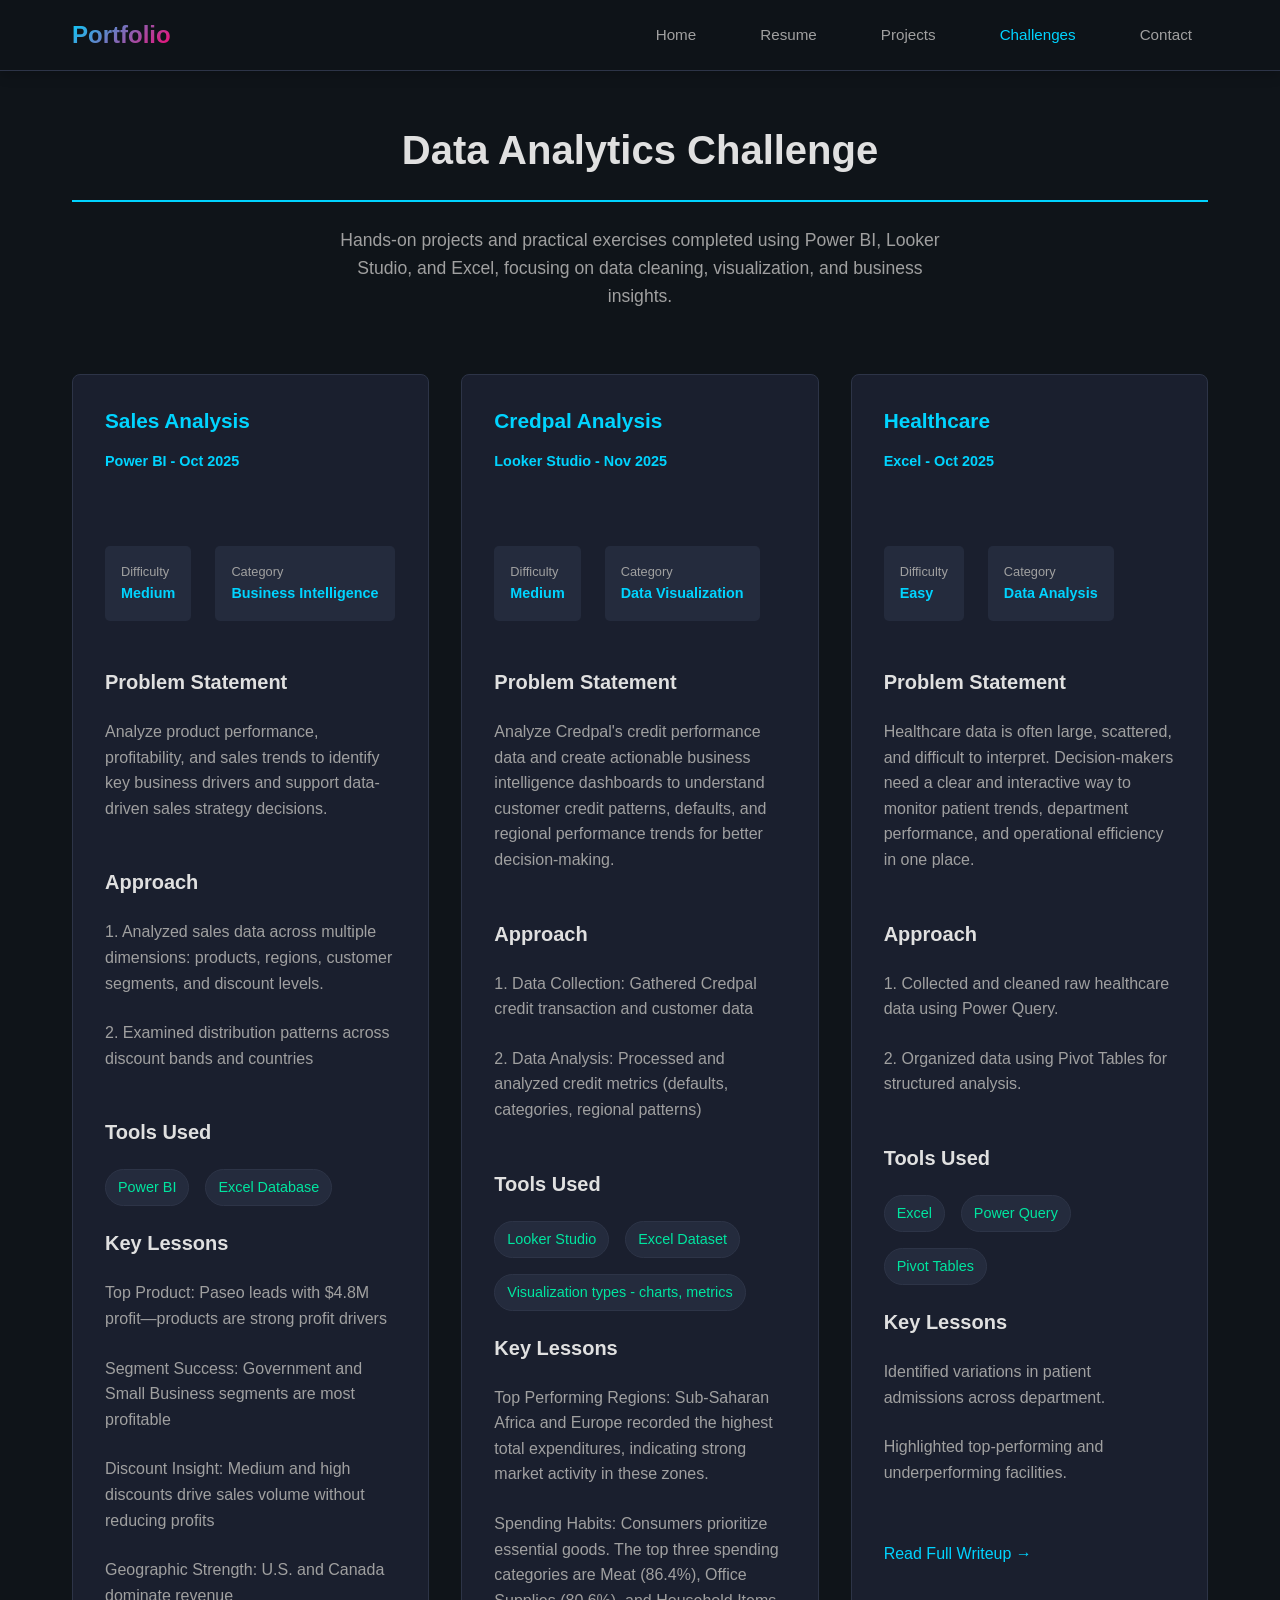
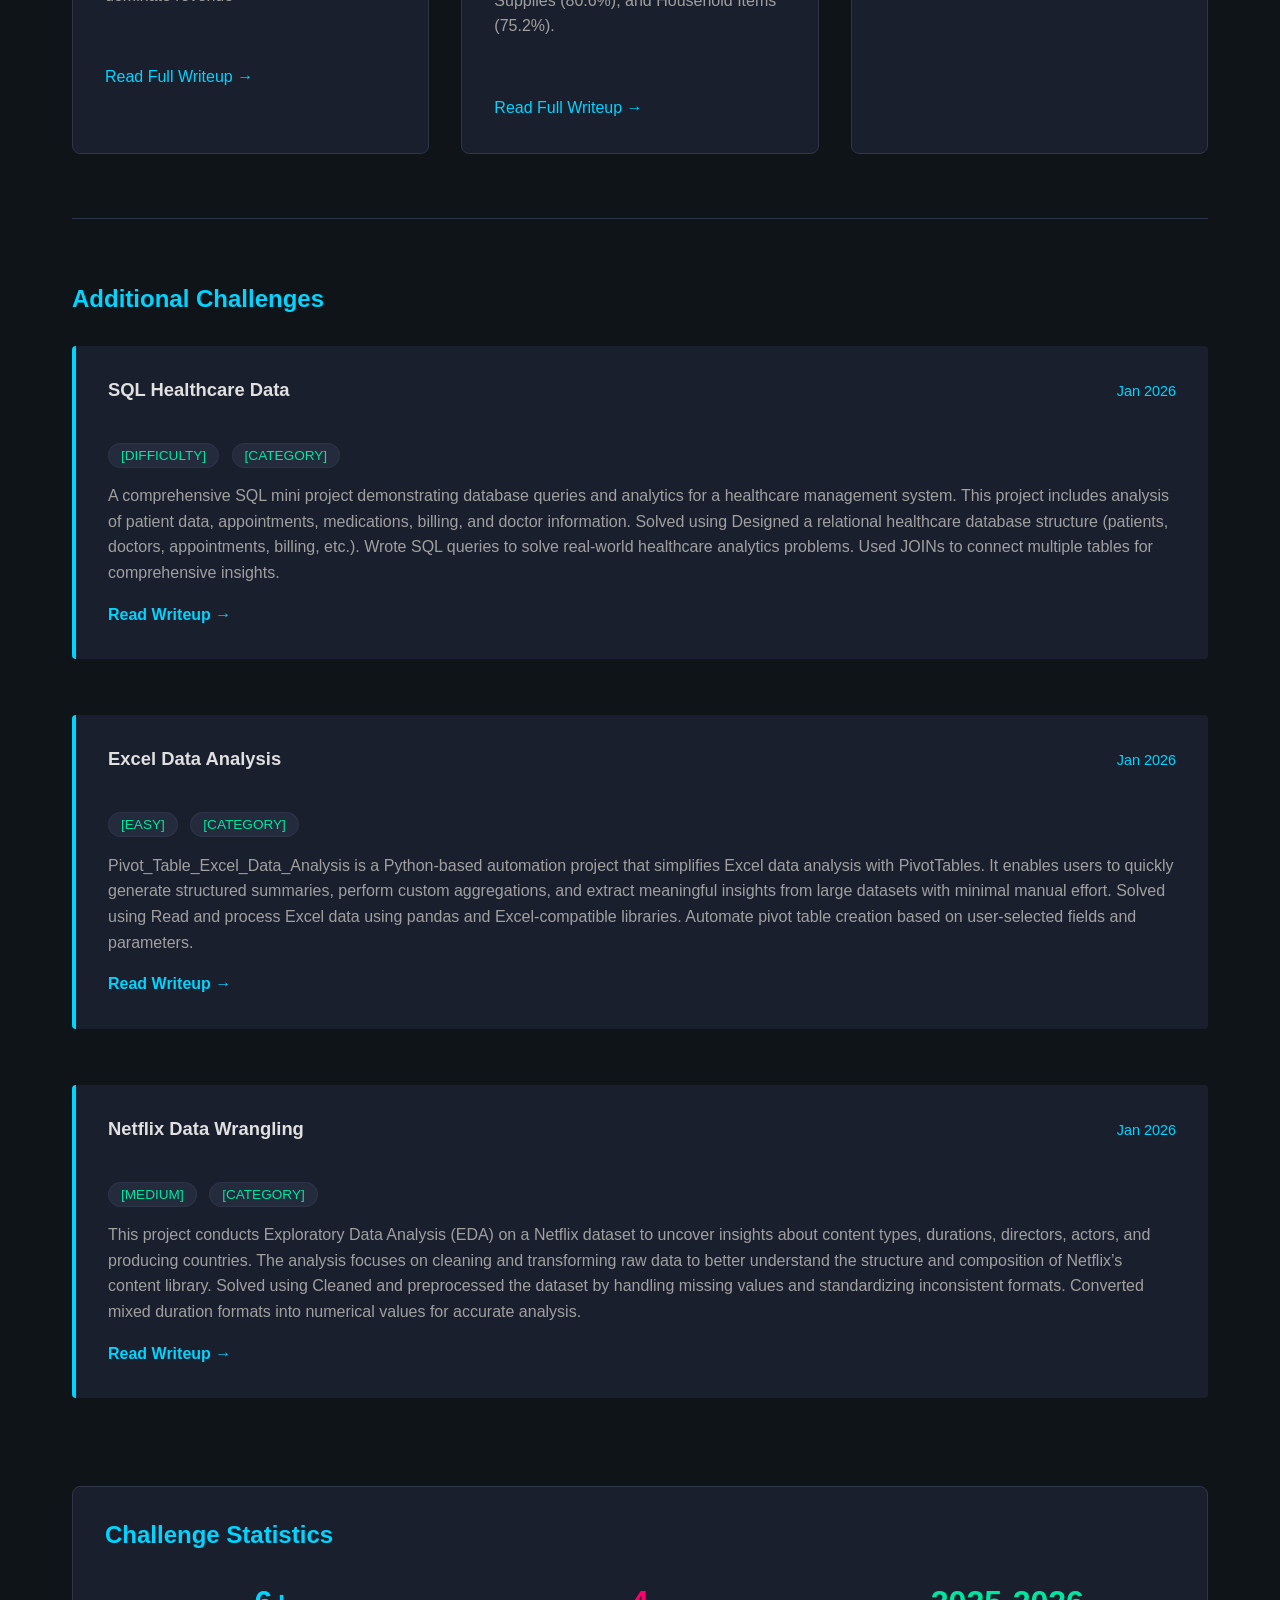
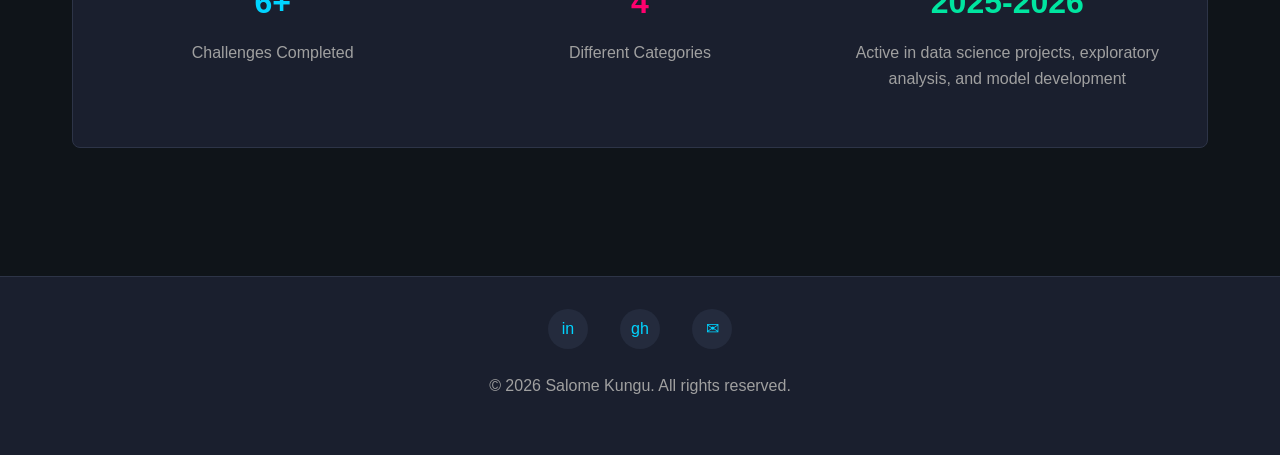
==== commit e0eca88a: "updated portfolio" ====
--- a/challenges.html
+++ b/challenges.html
@@ -249,7 +249,7 @@
         <a href="https://github.com/KijoSal-dev" class="social-link" title="GitHub" target="_blank">gh</a>
         <a href="mailto:[sallykijo@gmail.com]" class="social-link" title="Email">✉</a>
       </div>
-      <p>&copy; 2025 Salome Kungu. All rights reserved.</p>
+      <p>&copy; 2026 Salome Kungu. All rights reserved.</p>
     </div>
   </footer>
 
